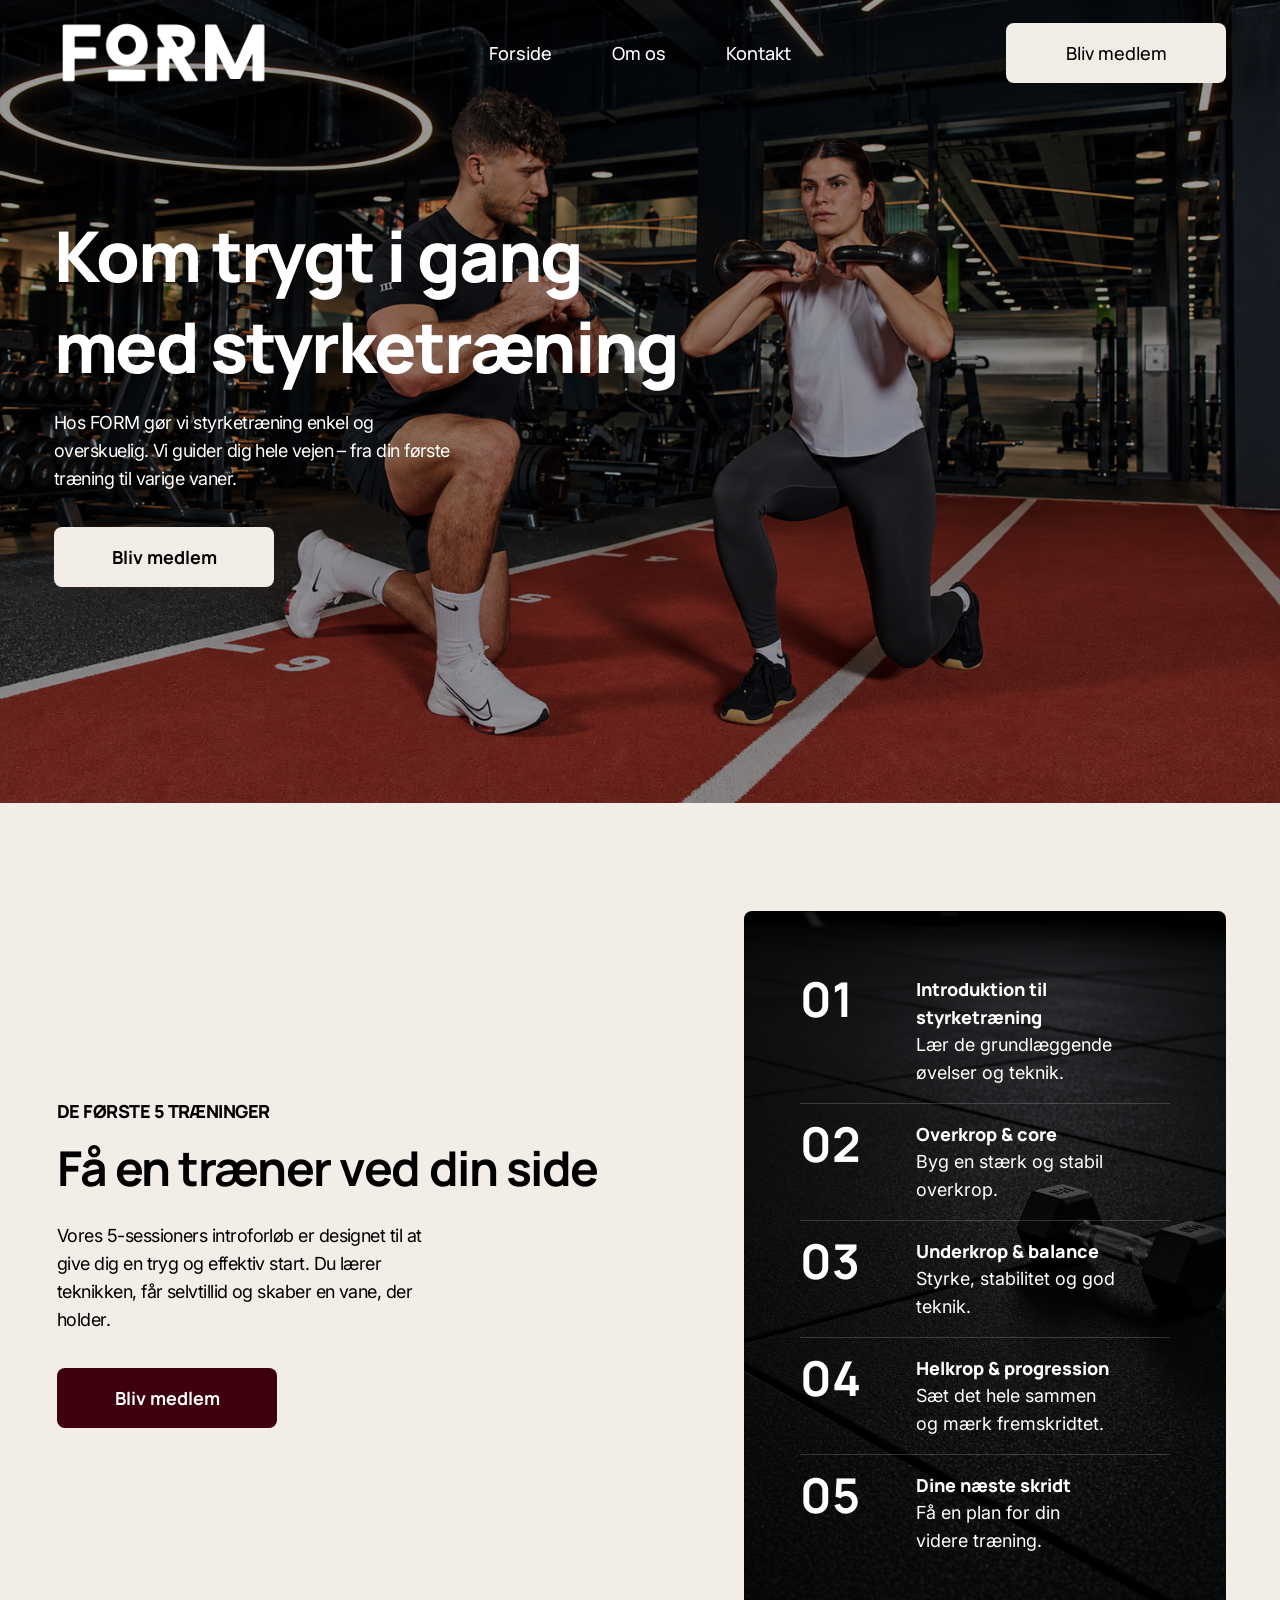
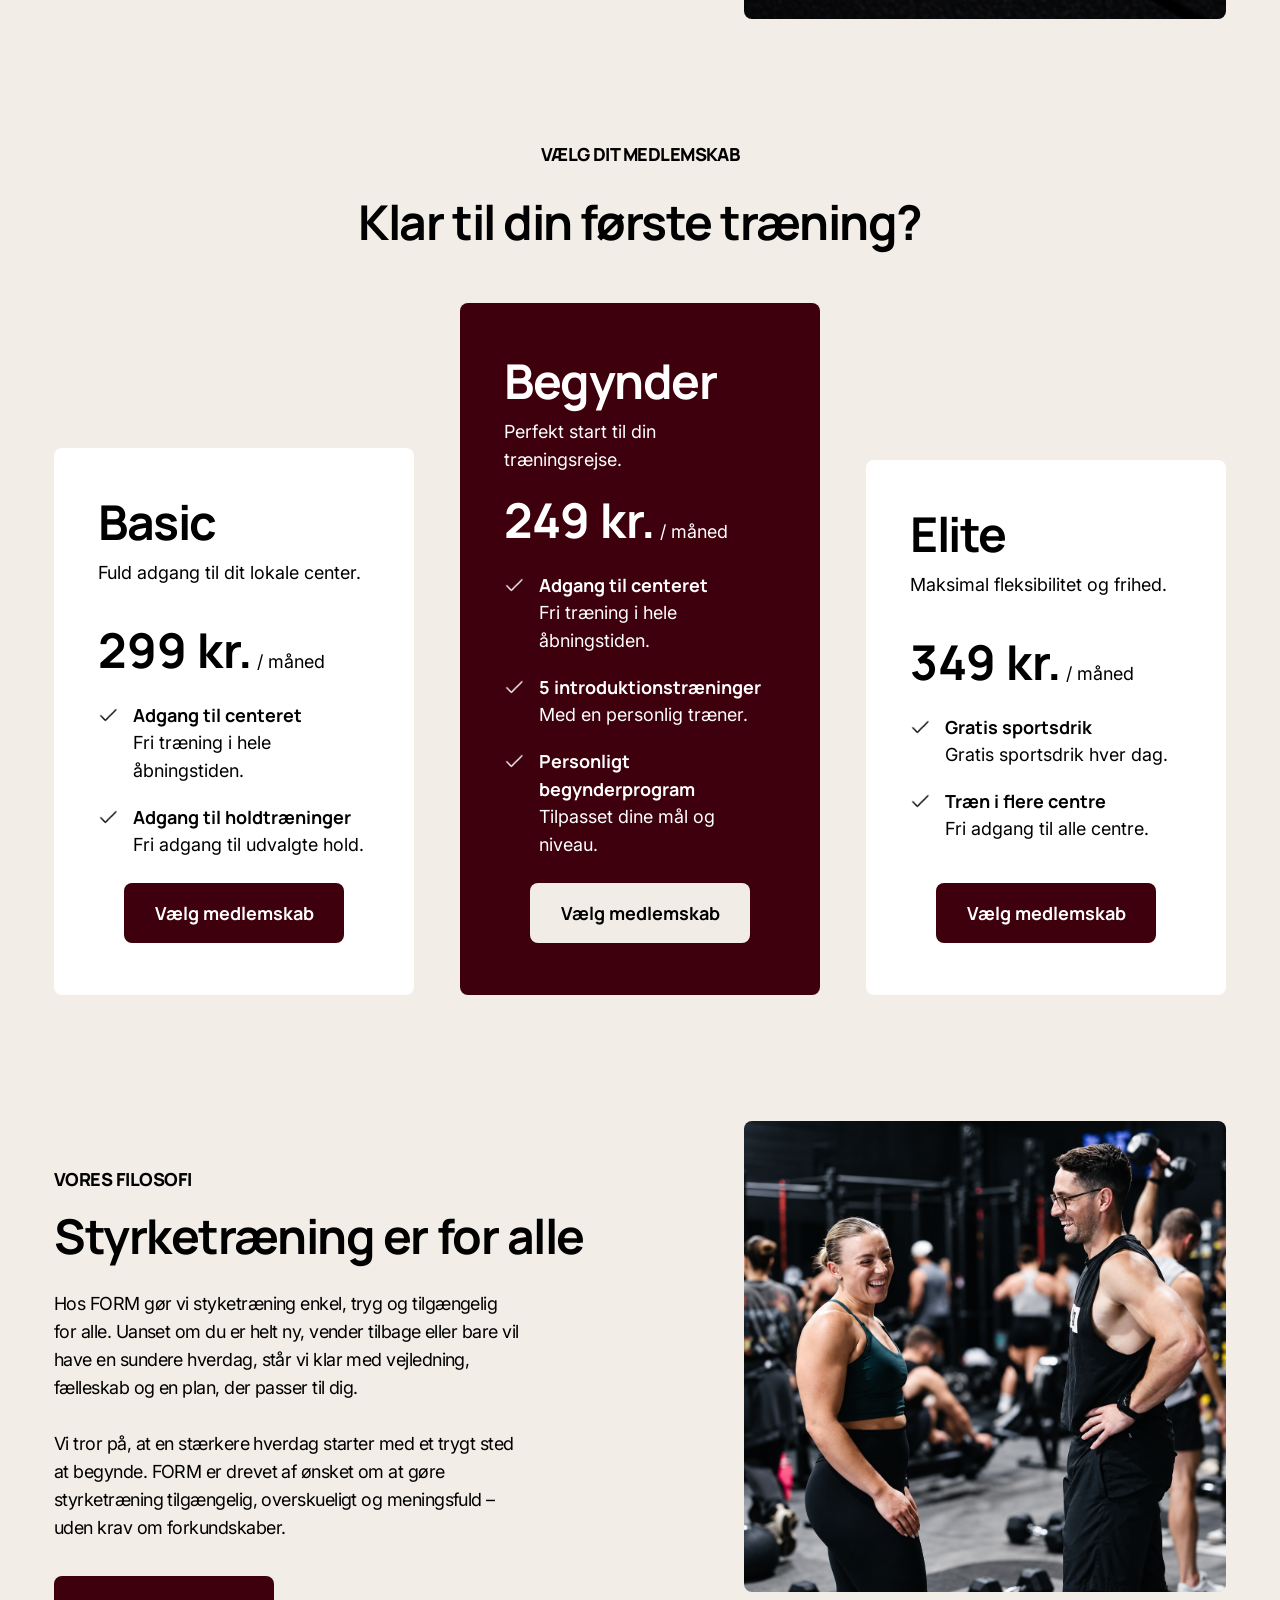
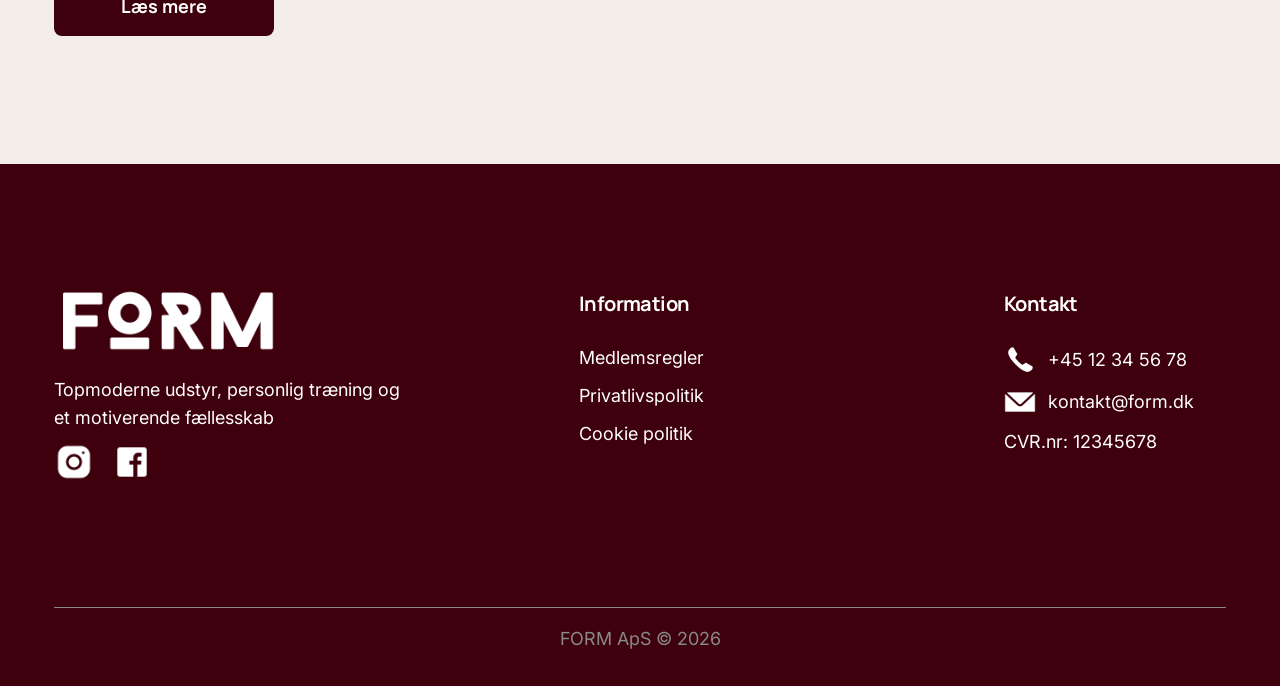
==== index.html @ 785d07e7 "Version 1 save" ====
<!doctype html>
<html lang="da">
<head>
  <meta charset="utf-8">
  <meta name="viewport" content="width=device-width, initial-scale=1">
  <meta name="description" content="FORM gør styrketræning enkel, tryg og overskuelig for begyndere.">
  <title>FORM | Kom trygt i gang med styrketræning</title>
  <link rel="stylesheet" href="assets/css/style.css">
  <script src="assets/js/script.js" defer></script>
</head>
<body>
  <header class="site-header">
    <nav class="desktop-nav" aria-label="Primær navigation">
      <a class="brand" href="index.html" aria-label="FORM – Forside"><img src="assets/images/form-logo.png" alt="FORM"></a>
      <div class="desktop-links">
        <a href="index.html" aria-current="page">Forside</a>
        <a href="about.html">Om os</a>
        <a href="contact.html">Kontakt</a>
        <a class="btn btn-light nav-cta" href="membership.html">Bliv medlem</a>
      </div>
    </nav>
    <nav class="mobile-nav" aria-label="Mobilnavigation">
      <a class="brand" href="index.html" aria-label="FORM – Forside"><img src="assets/images/form-logo.png" alt="FORM"></a>
      <button class="menu-toggle" type="button" aria-expanded="false" aria-controls="mobile-menu-index" aria-label="Åbn eller luk menu">
        <img src="assets/images/hamburger.svg" alt="">
      </button>
      <div class="mobile-menu" id="mobile-menu-index" hidden>
        <ul>
          <li><a href="index.html" aria-current="page">Forside</a></li>
          <li><a href="about.html">Om os</a></li>
          <li><a href="contact.html">Kontakt</a></li>
          <li><a href="membership.html">Bliv medlem</a></li>
        </ul>
      </div>
    </nav>
  </header>

  <main>
    <section class="hero home-hero">
      <div class="container">
        <h1>Kom trygt i gang med styrketræning</h1>
        <p>Hos FORM gør vi styrketræning enkel og overskuelig. Vi guider dig hele vejen – fra din første træning til varige vaner.</p>
        <a class="btn btn-light" href="membership.html">Bliv medlem</a>
      </div>
    </section>

    <section class="intro-section" aria-labelledby="intro-heading">
      <div class="container intro-grid">
        <div class="intro-copy">
          <p class="eyebrow">De første 5 træninger</p>
          <h2 id="intro-heading">Få en træner ved din side</h2>
          <p>Vores 5-sessioners introforløb er designet til at give dig en tryg og effektiv start. Du lærer teknikken, får selvtillid og skaber en vane, der holder.</p>
          <a class="btn" href="membership.html">Bliv medlem</a>
        </div>
        <div class="program-card" aria-label="Program for de første fem træninger">
          <div class="program-step"><span class="step-number">01</span><div class="step-text"><strong>Introduktion til styrketræning</strong><span>Lær de grundlæggende øvelser og teknik.</span></div></div>
          <div class="program-step"><span class="step-number">02</span><div class="step-text"><strong>Overkrop &amp; core</strong><span>Byg en stærk og stabil overkrop.</span></div></div>
          <div class="program-step"><span class="step-number">03</span><div class="step-text"><strong>Underkrop &amp; balance</strong><span>Styrke, stabilitet og god teknik.</span></div></div>
          <div class="program-step"><span class="step-number">04</span><div class="step-text"><strong>Helkrop &amp; progression</strong><span>Sæt det hele sammen og mærk fremskridtet.</span></div></div>
          <div class="program-step"><span class="step-number">05</span><div class="step-text"><strong>Dine næste skridt</strong><span>Få en plan for din videre træning.</span></div></div>
        </div>
      </div>
    </section>

    <section class="plans-section" aria-labelledby="plans-heading">
      <div class="container">
        <div class="plans-heading">
          <p class="eyebrow">Vælg dit medlemskab</p>
          <h2 id="plans-heading">Klar til din første træning?</h2>
        </div>
        <div class="plans-grid">
          <article class="plan-card basic">
            <h3>Basic</h3>
            <p class="plan-lead">Fuld adgang til dit lokale center.</p>
            <p class="price"><strong>299 kr.</strong> <span>/ måned</span></p>
            <ul class="features">
              <li><img src="assets/images/check-dark.png" alt=""><strong>Adgang til centeret</strong><span>Fri træning i hele åbningstiden.</span></li>
              <li><img src="assets/images/check-dark.png" alt=""><strong>Adgang til holdtræninger</strong><span>Fri adgang til udvalgte hold.</span></li>
            </ul>
            <a class="btn" href="membership.html">Vælg medlemskab</a>
          </article>
          <article class="plan-card featured">
            <h3>Begynder</h3>
            <p class="plan-lead">Perfekt start til din træningsrejse.</p>
            <p class="price"><strong>249 kr.</strong> <span>/ måned</span></p>
            <ul class="features">
              <li><img src="assets/images/check-light.png" alt=""><strong>Adgang til centeret</strong><span>Fri træning i hele åbningstiden.</span></li>
              <li><img src="assets/images/check-light.png" alt=""><strong>5 introduktionstræninger</strong><span>Med en personlig træner.</span></li>
              <li><img src="assets/images/check-light.png" alt=""><strong>Personligt begynderprogram</strong><span>Tilpasset dine mål og niveau.</span></li>
            </ul>
            <a class="btn btn-light" href="membership.html">Vælg medlemskab</a>
          </article>
          <article class="plan-card elite">
            <h3>Elite</h3>
            <p class="plan-lead">Maksimal fleksibilitet og frihed.</p>
            <p class="price"><strong>349 kr.</strong> <span>/ måned</span></p>
            <ul class="features">
              <li><img src="assets/images/check-dark.png" alt=""><strong>Gratis sportsdrik</strong><span>Gratis sportsdrik hver dag.</span></li>
              <li><img src="assets/images/check-dark.png" alt=""><strong>Træn i flere centre</strong><span>Fri adgang til alle centre.</span></li>
            </ul>
            <a class="btn" href="membership.html">Vælg medlemskab</a>
          </article>
        </div>
      </div>
    </section>

    <section class="philosophy-section" aria-labelledby="philosophy-heading">
      <div class="container philosophy-grid">
        <div class="philosophy-copy">
          <p class="eyebrow">Vores filosofi</p>
          <h2 id="philosophy-heading">Styrketræning er for alle</h2>
          <p>Hos FORM gør vi styketræning enkel, tryg og tilgængelig for alle. Uanset om du er helt ny, vender tilbage eller bare vil have en sundere hverdag, står vi klar med vejledning, fælleskab og en plan, der passer til dig.<br><br>Vi tror på, at en stærkere hverdag starter med et trygt sted at begynde. FORM er drevet af ønsket om at gøre styrketræning tilgængelig, overskueligt og meningsfuld – uden krav om forkundskaber.</p>
          <a class="btn" href="about.html">Læs mere</a>
        </div>
        <img class="philosophy-image" src="assets/images/philosophy.png" alt="En træner taler med et medlem i træningscenteret">
      </div>
    </section>
  </main>

  <footer class="footer">
    <div class="container">
      <div class="footer-grid">
        <div class="footer-main">
          <a class="brand footer-brand" href="index.html" aria-label="FORM – Forside"><img src="assets/images/form-logo.png" alt="FORM"></a>
          <p class="footer-description">Topmoderne udstyr, personlig træning og et motiverende fællesskab</p>
          <div class="socials" aria-label="Sociale medier"><img src="assets/images/instagram-icon.png" alt="Instagram"><img src="assets/images/facebook-icon.png" alt="Facebook"></div>
        </div>
        <div><h2>Information</h2><ul><li>Medlemsregler</li><li>Privatlivspolitik</li><li>Cookie politik</li></ul></div>
        <div><h2>Kontakt</h2><ul><li class="contact-row"><img src="assets/images/phone-icon.png" alt="">+45 12 34 56 78</li><li class="contact-row"><img src="assets/images/email-icon.png" alt="">kontakt@form.dk</li><li>CVR.nr: 12345678</li></ul></div>
      </div>
      <div class="footer-bottom"><p>FORM ApS © 2026</p></div>
    </div>
  </footer>
</body>
</html>
---- assets/css/style.css ----
@import url('https://fonts.googleapis.com/css2?family=Inter:wght@400;600&family=Manrope:wght@500;700;800&display=swap');

:root {
  --burgundy: #3e000c;
  --white: #fff;
  --off-white: #f3ede7;
  --warm-neutral: #f1ece6;
  --black: #000;
  --grey: #898989;
  --content: 1172px;
  --mobile-content: 334px;
}

* { box-sizing: border-box; }
html { scroll-behavior: smooth; }
body {
  margin: 0;
  overflow-x: hidden;
  color: var(--black);
  background: var(--off-white);
  font-family: 'Inter', sans-serif;
  font-size: 18px;
  line-height: 1.56;
}
body.menu-open { overflow: hidden; }
img { display: block; max-width: 100%; }
a { color: inherit; }
button, input, select, textarea { font: inherit; }

:focus-visible {
  outline: 3px solid #d6a5ae;
  outline-offset: 3px;
}

.container { width: min(var(--content), calc(100% - 64px)); margin-inline: auto; }
.eyebrow {
  margin: 0 0 22px;
  font-family: 'Manrope', sans-serif;
  font-size: 18px;
  font-weight: 800;
  line-height: 1;
  letter-spacing: -.03em;
  text-transform: uppercase;
}
h1, h2, h3, p { margin-top: 0; }
h1, h2, h3 { font-family: 'Manrope', sans-serif; }
h2 { margin-bottom: 28px; font-size: 48px; line-height: 1.08; letter-spacing: -.03em; }

.site-header {
  position: absolute;
  z-index: 20;
  top: 22px;
  left: 50%;
  width: min(var(--content), calc(100% - 64px));
  height: 62px;
  transform: translateX(-50%);
}
.desktop-nav { display: flex; height: 100%; align-items: center; }
.brand { position: relative; display: block; width: 221px; height: 62px; overflow: hidden; flex: none; }
.brand img { position: absolute; top: -122.58%; left: 0; width: 100%; height: 370.97%; max-width: none; }
.desktop-links { display: flex; align-items: center; gap: 60px; margin-left: auto; }
.desktop-links a {
  color: var(--white);
  font-family: 'Manrope', sans-serif;
  font-size: 18px;
  font-weight: 500;
  line-height: 1;
  text-decoration: none;
}
.desktop-links a:hover { text-decoration: underline; text-underline-offset: 5px; }
.desktop-links .nav-cta { margin-left: 155px; color: var(--black); }
.mobile-nav { display: none; }

.btn {
  display: inline-flex;
  width: 220px;
  height: 60px;
  align-items: center;
  justify-content: center;
  border: 0;
  border-radius: 8px;
  background: var(--burgundy);
  color: var(--white);
  cursor: pointer;
  font-family: 'Manrope', sans-serif;
  font-size: 18px;
  font-weight: 700;
  line-height: 1;
  text-align: center;
  text-decoration: none;
  transition: background-color .18s ease, color .18s ease;
}
.btn:hover { background: #503b2d; }
.btn-light { background: var(--warm-neutral); color: var(--black); }
.btn-light:hover { background: var(--white); }

.hero { position: relative; height: 540px; color: var(--white); background-position: center; background-size: cover; }
.hero::before { position: absolute; inset: 0; background: rgba(0,0,0,.4); content: ''; }
.hero .container { position: relative; z-index: 1; }
.page-hero h1 { margin: 0; padding-top: 206px; font-size: 70px; font-weight: 800; line-height: 91px; letter-spacing: -.03em; }

.home-hero { height: 803px; background-image: url('../images/home-hero.png'); background-position: center 45%; }
.home-hero h1 { width: 670px; margin: 0; padding-top: 210px; font-size: 70px; font-weight: 800; line-height: 91px; letter-spacing: -.03em; }
.home-hero p { width: 396px; margin: 17px 0 34px; line-height: 28px; letter-spacing: -.03em; }
.membership-hero { background-image: url('../images/membership-hero.png'); }
.about-hero { background-image: url('../images/about-hero.png'); }
.contact-hero { background-image: url('../images/contact-hero.png'); }

.intro-section { padding: 108px 0 126px; }
.intro-grid { display: grid; min-height: 655px; grid-template-columns: 1fr 482px; align-items: center; gap: 78px; }
.intro-copy { padding-left: 3px; }
.intro-copy p:not(.eyebrow) { width: 383px; margin-bottom: 34px; line-height: 28px; letter-spacing: -.03em; }
.program-card {
  min-height: 655px;
  padding: 48px 56px;
  border-radius: 8px;
  color: var(--white);
  background: linear-gradient(rgba(0,0,0,.69), rgba(0,0,0,.69)), url('../images/intro-program.png') center/cover;
}
.program-step { display: grid; grid-template-columns: 72px 1fr; gap: 44px; padding: 16px 0; }
.program-step + .program-step { border-top: 1px solid rgba(255,255,255,.18); }
.step-number { font-family: 'Manrope', sans-serif; font-size: 48px; font-weight: 700; line-height: 1; }
.step-text strong { display: block; font-family: 'Manrope', sans-serif; font-size: 18px; font-weight: 800; line-height: 28px; }
.step-text span { display: block; width: 200px; font-size: 18px; line-height: 28px; }

.plans-section { padding: 0 0 126px; text-align: center; }
.plans-heading { margin-bottom: 55px; }
.plans-heading .eyebrow { margin-bottom: 33px; }
.plans-grid { display: flex; min-height: 620px; align-items: end; justify-content: space-between; gap: 46px; }
.plan-card {
  display: flex;
  width: 360px;
  min-height: 535px;
  flex-direction: column;
  padding: 50px 44px 52px;
  border-radius: 8px;
  background: var(--white);
  text-align: left;
}
.plan-card.featured { min-height: 620px; padding-top: 54px; background: var(--burgundy); color: var(--white); order: 2; }
.plan-card.basic { order: 1; }
.plan-card.elite { order: 3; }
.plan-card h3 { margin: 0 0 13px; font-size: 48px; line-height: 1; letter-spacing: -.03em; }
.plan-lead { min-height: 45px; margin-bottom: 22px; line-height: 28px; }
.price { margin-bottom: 25px; font-family: 'Manrope', sans-serif; font-weight: 700; white-space: nowrap; }
.price strong { font-size: 48px; line-height: 1; }
.price span { font-size: 18px; font-family: 'Inter', sans-serif; font-weight: 400; }
.features { display: grid; gap: 18px; margin: 0 0 24px; padding: 0; list-style: none; }
.features li { position: relative; padding-left: 35px; }
.features img { position: absolute; top: 4px; left: 0; width: 20px; height: 20px; }
.features strong { display: block; font-family: 'Manrope', sans-serif; font-size: 18px; line-height: 28px; }
.features span { display: block; line-height: 28px; }
.plan-card .btn { margin: auto auto 0; }

.philosophy-section { padding: 0 0 128px; }
.philosophy-grid { display: grid; grid-template-columns: 1fr 482px; align-items: start; gap: 95px; }
.philosophy-copy { padding-top: 49px; }
.philosophy-copy p:not(.eyebrow) { width: 465px; margin-bottom: 34px; line-height: 28px; letter-spacing: -.03em; }
.philosophy-image { width: 482px; height: 471px; border-radius: 8px; object-fit: cover; }

.footer { min-height: 522px; padding: 126px 0 26px; color: var(--white); background: var(--burgundy); }
.footer-grid { display: grid; grid-template-columns: 405px 305px 1fr; gap: 120px; }
.footer-brand { width: 230px; height: 62px; margin-bottom: 24px; }
.footer-description { width: 360px; margin-bottom: 20px; }
.footer h2 { margin: 0 0 26px; font-size: 20px; line-height: 28px; }
.footer p, .footer li { margin-bottom: 10px; font-size: 18px; line-height: 28px; }
.footer ul { margin: 0; padding: 0; list-style: none; }
.socials { display: flex; gap: 18px; }
.socials img { width: 40px; height: 40px; }
.contact-row { display: flex; align-items: center; gap: 12px; }
.contact-row img { width: 32px; height: 32px; }
.footer-bottom {
  margin-top: 125px;
  padding-top: 18px;
  color: var(--grey);
  background: url('../images/footer-line.svg') top center / 100% 1px no-repeat;
  text-align: center;
}
.footer-bottom p { margin: 0; }

.form-section { padding: 103px 0 123px; text-align: center; }
.form-intro { width: 420px; margin: 0 auto 38px; }
.form-intro .eyebrow { margin-bottom: 26px; }
.form-intro h2 { margin-bottom: 22px; }
.form-intro p { margin-bottom: 0; line-height: 28px; }
.form-shell { width: 708px; margin: 0 auto; text-align: left; }
.form-grid { display: grid; grid-template-columns: 1fr 1fr; gap: 23px 28px; }
.field { display: grid; gap: 7px; }
.field-full { grid-column: 1 / -1; }
label { font-size: 18px; line-height: 25px; }
input, select, textarea {
  width: 100%;
  min-width: 0;
  height: 51px;
  padding: 0 28px;
  border: 1px solid var(--grey);
  border-radius: 10px;
  background: var(--white);
  color: var(--black);
  font-size: 18px;
}
select {
  appearance: none;
  padding-right: 55px;
  background-image: url('../images/dropdown-arrow.png');
  background-repeat: no-repeat;
  background-position: right 27px center;
  background-size: 17px 17px;
}
textarea { height: 303px; padding-top: 13px; resize: vertical; }
::placeholder { color: var(--grey); opacity: 1; }
.form-submit { width: 100%; margin-top: 33px; }
.security-note { display: flex; align-items: center; justify-content: center; gap: 9px; margin: 24px 0 0; font-size: 18px; }
.security-note img { width: 19px; height: 19px; }
.contact-form-section { padding-bottom: 125px; }
.contact-form-section .form-intro { width: 450px; }

.about-content { padding: 108px 0 103px; }
.about-content .philosophy-grid { grid-template-columns: 1fr 482px; gap: 95px; }
.about-content .philosophy-copy { padding-top: 49px; }
.stats { display: grid; grid-template-columns: repeat(3, 1fr); margin-top: 78px; text-align: center; }
.stat strong { display: block; font-family: 'Manrope', sans-serif; font-size: 70px; line-height: 91px; letter-spacing: -.03em; }
.stat span { display: block; font-family: 'Manrope', sans-serif; font-size: 18px; font-weight: 500; line-height: 28px; }
.about-banner {
  display: grid;
  height: 281px;
  place-content: center;
  justify-items: center;
  color: var(--white);
  background: linear-gradient(rgba(0,0,0,.55), rgba(0,0,0,.55)), url('../images/about-banner.png') center/cover;
}
.about-banner h2 { margin-bottom: 38px; }

@media (max-width: 1050px) {
  .desktop-links { gap: 28px; }
  .desktop-links .nav-cta { margin-left: 25px; }
  .intro-grid, .philosophy-grid, .about-content .philosophy-grid { grid-template-columns: 1fr 42%; gap: 50px; }
  .program-card, .philosophy-image { width: 100%; }
  .plans-grid { gap: 20px; }
  .plan-card { width: calc((100% - 40px) / 3); padding-inline: 28px; }
  .plan-card h3, .price strong { font-size: 38px; }
  .footer-grid { grid-template-columns: 1.35fr 1fr 1fr; gap: 50px; }
}

@media (max-width: 900px) {
  .site-header { top: 0; width: 100%; height: 96px; }
  .desktop-nav { display: none; }
  .mobile-nav { display: flex; width: min(736px, calc(100% - 64px)); height: 96px; margin: 0 auto; align-items: center; justify-content: space-between; }
  .mobile-nav .brand { z-index: 32; width: 104px; height: 29px; }
  .mobile-nav .brand img { top: -128.12%; left: -3.04%; width: 106.96%; height: 384.38%; }
  .menu-toggle { position: relative; z-index: 32; width: 40px; height: 40px; padding: 10px; border: 0; background: transparent; cursor: pointer; }
  .menu-toggle img { width: 26px; height: 16px; transform: translateX(3px); }
  .mobile-menu { position: fixed; z-index: 30; inset: 0; padding: 132px 34px 40px; color: var(--white); background: var(--burgundy); }
  .mobile-menu[hidden] { display: none; }
  .mobile-menu ul { display: grid; gap: 26px; margin: 0; padding: 0; list-style: none; }
  .mobile-menu a { font-family: 'Manrope', sans-serif; font-size: 28px; font-weight: 700; text-decoration: none; }
  .intro-grid, .philosophy-grid, .about-content .philosophy-grid { grid-template-columns: 1fr; }
  .program-card, .philosophy-image { justify-self: center; }
  .plans-grid { flex-direction: column; align-items: center; }
  .plan-card { width: 360px; }
  .plan-card.featured { order: 1; }
  .plan-card.basic { order: 2; }
  .footer-description { width: 100%; }
  .footer-grid { gap: 30px; }
}

@media (max-width: 767px) {
  body { font-size: 14px; line-height: 1.5; }
  .container { width: min(var(--mobile-content), calc(100% - 64px)); }
  .site-header { top: 0; width: 100%; height: 96px; }
  .desktop-nav { display: none; }
  .mobile-nav { display: flex; width: min(var(--mobile-content), calc(100% - 64px)); height: 96px; margin: 0 auto; align-items: center; justify-content: space-between; }
  .mobile-nav .brand { z-index: 32; width: 104px; height: 29px; }
  .mobile-nav .brand img { top: -128.12%; left: -3.04%; width: 106.96%; height: 384.38%; }
  .menu-toggle { position: relative; z-index: 32; width: 40px; height: 40px; padding: 10px; border: 0; background: transparent; cursor: pointer; }
  .menu-toggle img { width: 26px; height: 16px; transform: translateX(3px); }
  .mobile-menu { position: fixed; z-index: 30; inset: 0; padding: 132px 34px 40px; color: var(--white); background: var(--burgundy); }
  .mobile-menu[hidden] { display: none; }
  .mobile-menu ul { display: grid; gap: 26px; margin: 0; padding: 0; list-style: none; }
  .mobile-menu a { font-family: 'Manrope', sans-serif; font-size: 28px; font-weight: 700; text-decoration: none; }
  .eyebrow { margin-bottom: 18px; font-size: 14px; }
  h2 { margin-bottom: 15px; font-size: 28px; line-height: 37px; }
  .btn { width: 160px; height: 45px; border-radius: 6px; font-size: 14px; }

  .hero { height: 411px; }
  .page-hero h1 { padding-top: 169px; font-size: 36px; line-height: 45px; }
  .home-hero { height: 752px; background-position: 48% center; }
  .home-hero h1 { width: 344px; padding-top: 238px; font-size: 36px; line-height: 45px; }
  .home-hero p { width: 279px; margin: 16px 0 21px; font-size: 14px; line-height: 26px; }
  .membership-hero { background-position: 54% center; }
  .about-hero { background-position: 39% center; }
  .contact-hero { background-position: 52% center; }

  .intro-section { padding: 66px 0 136px; }
  .intro-grid { display: flex; min-height: 826px; flex-direction: column; gap: 39px; }
  .program-card { order: 1; width: 334px; min-height: 533px; padding: 30px 24px; }
  .intro-copy { order: 2; padding: 0; }
  .intro-copy .eyebrow { margin-bottom: 18px; }
  .intro-copy p:not(.eyebrow) { width: 286px; margin-bottom: 20px; font-size: 14px; line-height: 26px; }
  .program-step { grid-template-columns: 51px 1fr; gap: 36px; padding: 13px 0; }
  .step-number { font-size: 36px; }
  .step-text strong { font-size: 14px; line-height: 22px; }
  .step-text span { width: 185px; font-size: 14px; line-height: 22px; }

  .plans-section { padding-bottom: 160px; }
  .plans-heading { margin-bottom: 26px; }
  .plans-heading .eyebrow { margin-bottom: 18px; }
  .plans-grid { flex-direction: column; align-items: center; gap: 25px; }
  .plan-card, .plan-card.featured { width: 282px; min-height: 406px; padding: 34px 31px 39px; }
  .plan-card.featured { min-height: 478px; padding-top: 38px; order: 1; }
  .plan-card.basic { order: 2; }
  .plan-card.elite { order: 3; }
  .plan-card h3 { margin-bottom: 9px; font-size: 36px; line-height: 1; }
  .plan-lead { min-height: 32px; margin-bottom: 14px; line-height: 21px; }
  .price { margin-bottom: 17px; }
  .price strong { font-size: 36px; }
  .price span { font-size: 14px; }
  .features { gap: 12px; margin-bottom: 15px; }
  .features li { padding-left: 33px; }
  .features img { width: 16px; height: 16px; }
  .features strong { font-size: 14px; line-height: 21px; }
  .features span { line-height: 21px; }

  .philosophy-section { padding-bottom: 160px; }
  .philosophy-grid { display: flex; flex-direction: column; gap: 42px; }
  .philosophy-image { order: 1; width: 334px; height: 441px; }
  .philosophy-copy { order: 2; padding: 0; }
  .philosophy-copy p:not(.eyebrow) { width: 308px; margin-bottom: 20px; font-size: 14px; line-height: 25px; }

  .footer { min-height: 600px; padding: 66px 0 25px; }
  .footer .container { width: min(336px, calc(100% - 64px)); }
  .footer-grid { grid-template-columns: 1fr 1fr; gap: 100px 24px; }
  .footer-main { grid-column: 1 / -1; }
  .footer-brand { width: 118px; height: 33px; margin-bottom: 20px; }
  .footer-description { width: 280px; margin-bottom: 18px; }
  .footer h2 { margin-bottom: 18px; font-size: 14px; line-height: 21px; }
  .footer p, .footer li { margin-bottom: 7px; font-size: 12px; line-height: 20px; }
  .socials img { width: 22px; height: 22px; }
  .contact-row { gap: 6px; }
  .contact-row img { width: 16px; height: 16px; }
  .footer-bottom { grid-column: 1 / -1; margin-top: 125px; padding-top: 16px; }

  .form-section { padding: 58px 0 79px; }
  .form-intro, .contact-form-section .form-intro { width: 288px; margin-bottom: 25px; }
  .form-intro .eyebrow { margin-bottom: 18px; }
  .form-intro h2 { margin-bottom: 11px; }
  .form-intro p { line-height: 26px; }
  .form-shell { width: 334px; max-width: 100%; }
  .form-grid { grid-template-columns: 1fr; gap: 26px; }
  .field-full { grid-column: auto; }
  label { font-size: 14px; line-height: 25px; }
  input, select, textarea { height: 51px; padding-inline: 28px; font-size: 14px; }
  textarea { height: 384px; padding-top: 13px; }
  .form-submit { height: 45px; margin-top: 26px; }
  .security-note { gap: 8px; margin-top: 15px; font-size: 12px; }
  .security-note img { width: 13px; height: 13px; }
  .contact-form-section { padding-top: 58px; padding-bottom: 150px; }
  .membership-page .form-section { padding-bottom: 150px; }

  .about-content { padding: 67px 0 100px; }
  .about-content .philosophy-grid { display: flex; flex-direction: column; gap: 39px; }
  .about-content .philosophy-image { order: 1; height: 441px; object-position: center; }
  .about-content .philosophy-copy { order: 2; padding: 0; }
  .stats { grid-template-columns: 1fr; gap: 69px; margin-top: 72px; }
  .stat strong { font-size: 48px; line-height: 60px; }
  .stat span { font-size: 14px; line-height: 21px; }
  .about-banner { height: 360px; padding-inline: 55px; text-align: center; }
  .about-banner h2 { margin-bottom: 25px; font-size: 28px; line-height: 40px; }
}

@media (max-width: 370px) {
  .container, .mobile-nav, .footer .container { width: calc(100% - 40px); }
  .home-hero h1, .program-card, .philosophy-image, .form-shell { width: 100%; }
  .program-card { padding-inline: 16px; }
  .program-step { grid-template-columns: 45px 1fr; gap: 15px; }
  .step-text span, .intro-copy p:not(.eyebrow), .philosophy-copy p:not(.eyebrow) { width: auto; }
  .plans-grid { width: 100%; }
  .plan-card, .plan-card.featured { width: min(282px, 100%); }
}
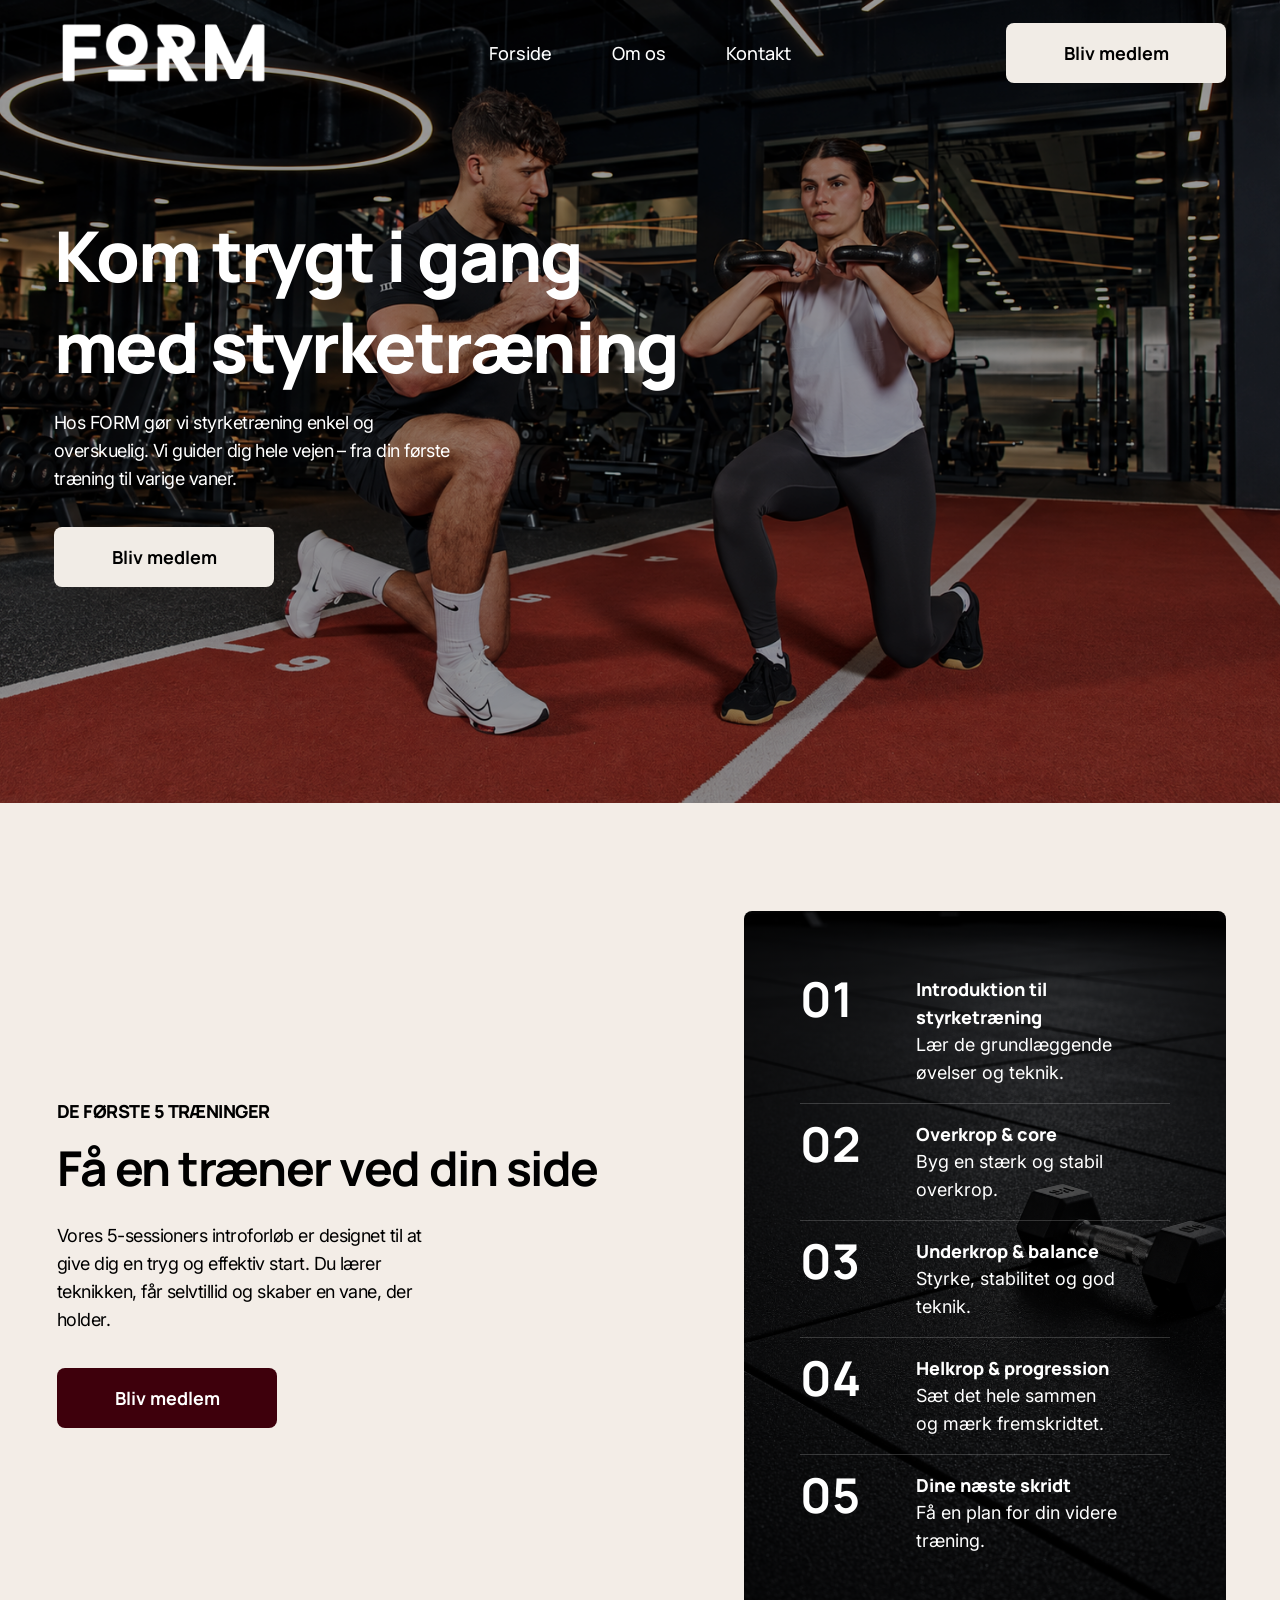
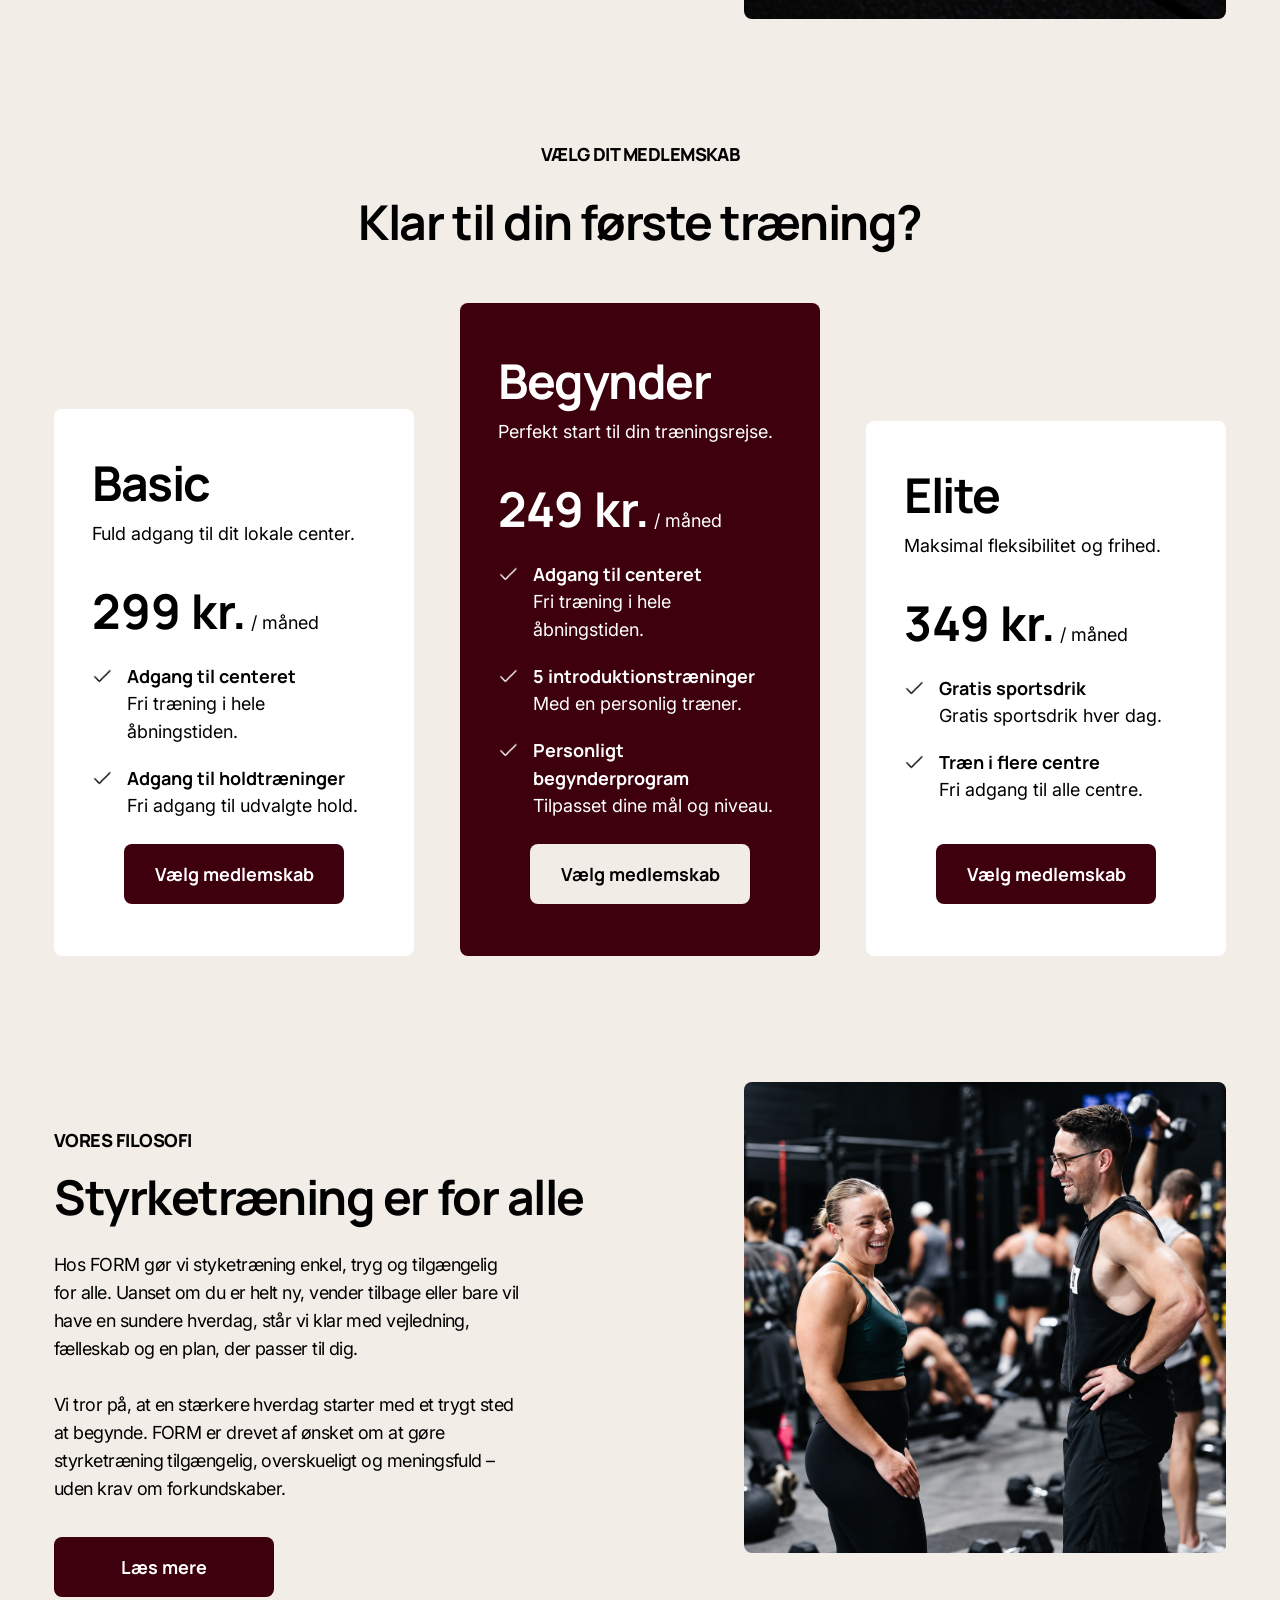
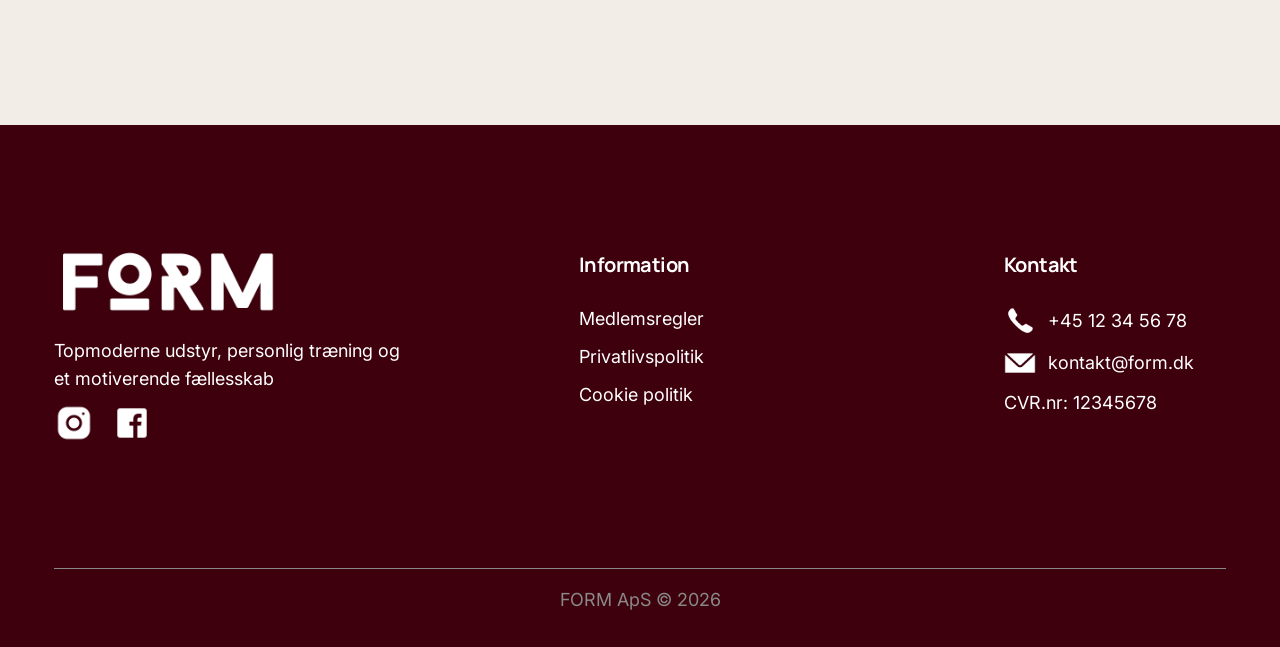
==== commit 8406f5f2: "Version 2 (efter ændringsprompt)" ====
--- a/index.html
+++ b/index.html
@@ -27,10 +27,11 @@
       <div class="mobile-menu" id="mobile-menu-index" hidden>
         <ul>
           <li><a href="index.html" aria-current="page">Forside</a></li>
+          <li><a class="btn mobile-menu-cta" href="membership.html">Bliv medlem</a></li>
           <li><a href="about.html">Om os</a></li>
           <li><a href="contact.html">Kontakt</a></li>
-          <li><a href="membership.html">Bliv medlem</a></li>
         </ul>
+        <div class="mobile-menu-socials" aria-label="Sociale medier"><img src="assets/images/menu-instagram.png" alt="Instagram"><img src="assets/images/menu-facebook.png" alt="Facebook"></div>
       </div>
     </nav>
   </header>
--- a/assets/css/style.css
+++ b/assets/css/style.css
@@ -68,7 +68,8 @@
   text-decoration: none;
 }
 .desktop-links a:hover { text-decoration: underline; text-underline-offset: 5px; }
-.desktop-links .nav-cta { margin-left: 155px; color: var(--black); }
+.desktop-links .nav-cta { margin-left: 155px; color: var(--black); font-weight: 700; }
+.desktop-links .nav-cta:hover { text-decoration: none; }
 .mobile-nav { display: none; }
 
 .btn {
@@ -121,7 +122,7 @@
 .program-step + .program-step { border-top: 1px solid rgba(255,255,255,.18); }
 .step-number { font-family: 'Manrope', sans-serif; font-size: 48px; font-weight: 700; line-height: 1; }
 .step-text strong { display: block; font-family: 'Manrope', sans-serif; font-size: 18px; font-weight: 800; line-height: 28px; }
-.step-text span { display: block; width: 200px; font-size: 18px; line-height: 28px; }
+.step-text span { display: block; width: 205px; font-size: 18px; line-height: 28px; }
 
 .plans-section { padding: 0 0 126px; text-align: center; }
 .plans-heading { margin-bottom: 55px; }
@@ -132,7 +133,7 @@
   width: 360px;
   min-height: 535px;
   flex-direction: column;
-  padding: 50px 44px 52px;
+  padding: 50px 38px 52px;
   border-radius: 8px;
   background: var(--white);
   text-align: left;
@@ -377,3 +378,45 @@
   .plans-grid { width: 100%; }
   .plan-card, .plan-card.featured { width: min(282px, 100%); }
 }
+
+@media (max-width: 900px) {
+  .mobile-menu {
+    inset: 0 0 0 auto;
+    width: min(260px, 100vw);
+    min-height: 100vh;
+    min-height: 100dvh;
+    padding: 94px 28px 40px;
+    color: var(--black);
+    background: var(--off-white);
+    box-shadow: -100vw 0 0 100vw rgba(0, 0, 0, .78);
+  }
+  .mobile-menu ul { display: flex; flex-direction: column; align-items: flex-start; gap: 10px; }
+  .mobile-menu a {
+    color: var(--black);
+    font-size: 14px;
+    font-weight: 800;
+    line-height: 28px;
+  }
+  .mobile-menu .mobile-menu-cta {
+    width: 164px;
+    height: 45px;
+    color: var(--white);
+    background: var(--burgundy);
+    font-weight: 700;
+    line-height: 17px;
+  }
+  .mobile-menu .mobile-menu-cta:hover { background: #503b2d; }
+  .mobile-menu-socials { position: absolute; top: 270px; left: 28px; display: flex; align-items: center; gap: 11px; }
+  .mobile-menu-socials img:first-child { width: 30px; height: 29px; }
+  .mobile-menu-socials img:last-child { width: 31px; height: 30px; }
+  .menu-toggle[aria-expanded='true'] { position: fixed; top: 29px; right: 25px; padding: 9px; }
+  .menu-toggle[aria-expanded='true'] img {
+    width: 22px;
+    height: 22px;
+    transform: none;
+  }
+}
+
+@media (max-width: 767px) {
+  .form-submit { width: 100%; margin-inline: auto; }
+}
